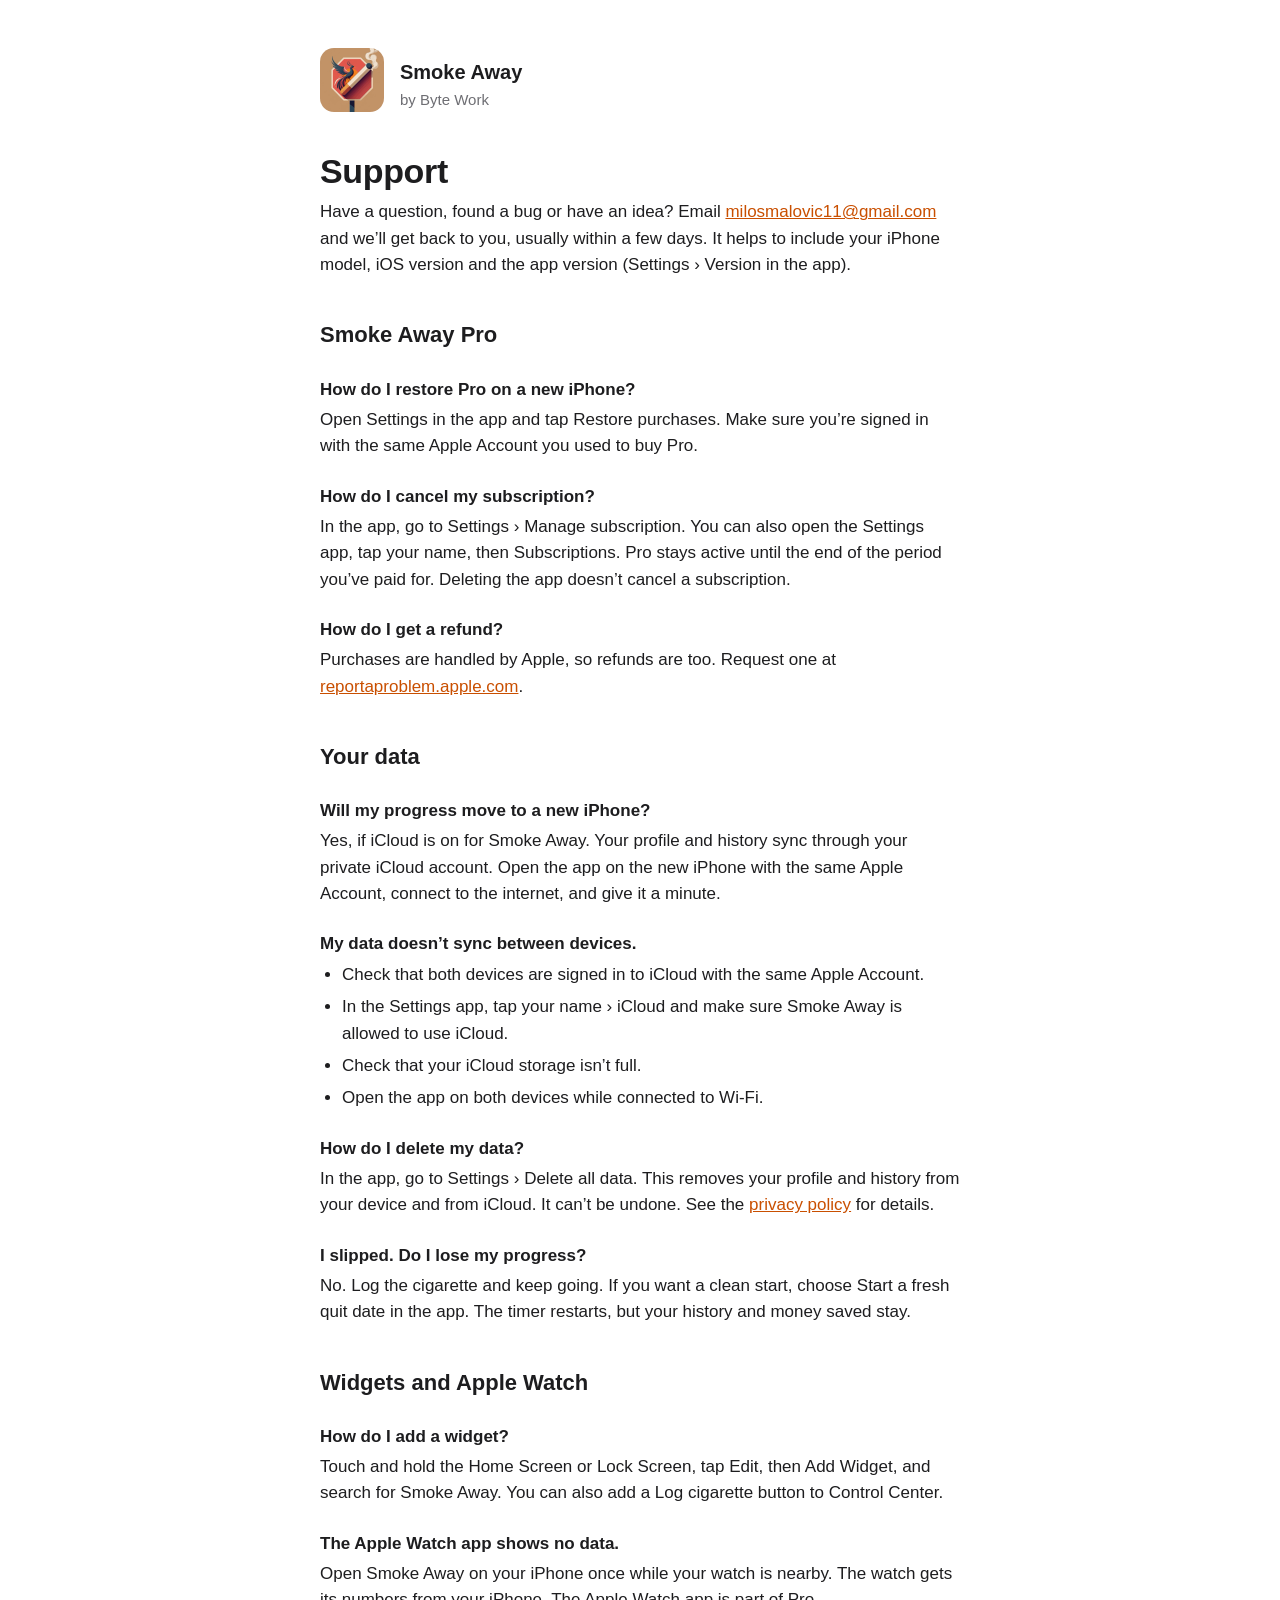
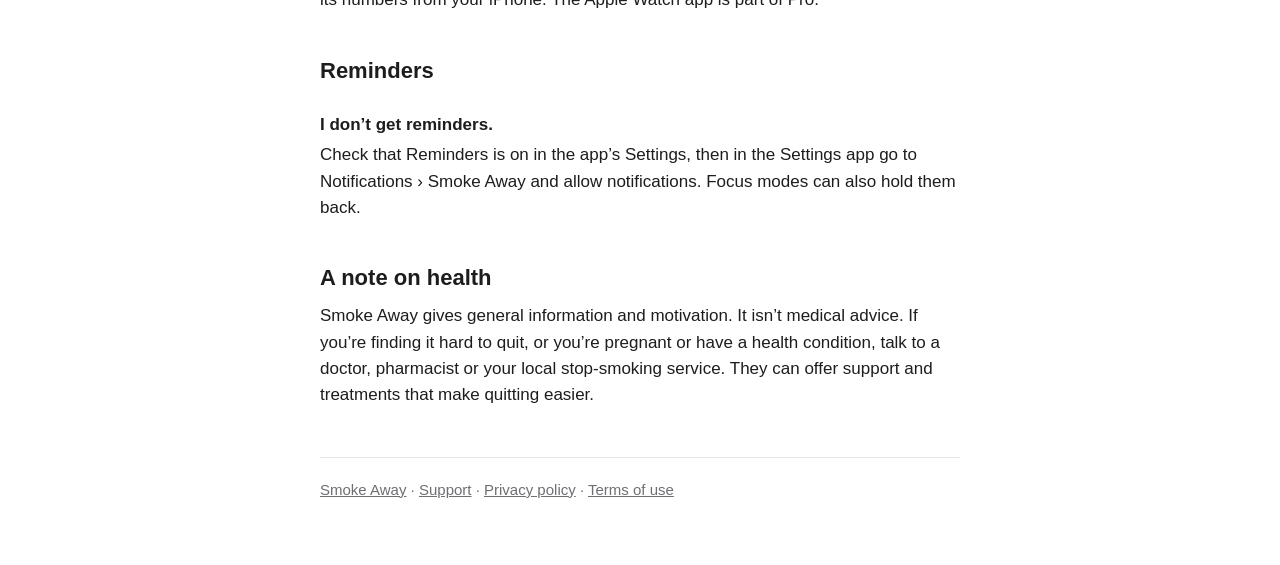
==== support.html @ ba97506b "Add missing privacy strings, privacy policy and support site - NSHealthUpdateUsageDescription: App S" ====
<!doctype html>
<html lang="en">
<head>
  <meta charset="utf-8">
  <meta name="viewport" content="width=device-width, initial-scale=1">
  <title>Support · Smoke Away</title>
  <meta name="description" content="Help with Smoke Away: purchases, iCloud sync, widgets, Apple Watch and your data.">
  <link rel="stylesheet" href="style.css">
</head>
<body>
<main>
  <header class="app">
    <a href="./"><img src="app-icon.jpg" alt=""></a>
    <a href="./"><div class="name">Smoke Away</div><div class="by">by Byte Work</div></a>
  </header>

  <h1>Support</h1>
  <p>Have a question, found a bug or have an idea? Email <a href="mailto:milosmalovic11@gmail.com?subject=Smoke%20Away">milosmalovic11@gmail.com</a> and we’ll get back to you, usually within a few days. It helps to include your iPhone model, iOS version and the app version (Settings › Version in the app).</p>

  <h2>Smoke Away Pro</h2>

  <h3>How do I restore Pro on a new iPhone?</h3>
  <p>Open Settings in the app and tap Restore purchases. Make sure you’re signed in with the same Apple Account you used to buy Pro.</p>

  <h3>How do I cancel my subscription?</h3>
  <p>In the app, go to Settings › Manage subscription. You can also open the Settings app, tap your name, then Subscriptions. Pro stays active until the end of the period you’ve paid for. Deleting the app doesn’t cancel a subscription.</p>

  <h3>How do I get a refund?</h3>
  <p>Purchases are handled by Apple, so refunds are too. Request one at <a href="https://reportaproblem.apple.com">reportaproblem.apple.com</a>.</p>

  <h2>Your data</h2>

  <h3>Will my progress move to a new iPhone?</h3>
  <p>Yes, if iCloud is on for Smoke Away. Your profile and history sync through your private iCloud account. Open the app on the new iPhone with the same Apple Account, connect to the internet, and give it a minute.</p>

  <h3>My data doesn’t sync between devices.</h3>
  <ul>
    <li>Check that both devices are signed in to iCloud with the same Apple Account.</li>
    <li>In the Settings app, tap your name › iCloud and make sure Smoke Away is allowed to use iCloud.</li>
    <li>Check that your iCloud storage isn’t full.</li>
    <li>Open the app on both devices while connected to Wi-Fi.</li>
  </ul>

  <h3>How do I delete my data?</h3>
  <p>In the app, go to Settings › Delete all data. This removes your profile and history from your device and from iCloud. It can’t be undone. See the <a href="privacy.html">privacy policy</a> for details.</p>

  <h3>I slipped. Do I lose my progress?</h3>
  <p>No. Log the cigarette and keep going. If you want a clean start, choose Start a fresh quit date in the app. The timer restarts, but your history and money saved stay.</p>

  <h2>Widgets and Apple Watch</h2>

  <h3>How do I add a widget?</h3>
  <p>Touch and hold the Home Screen or Lock Screen, tap Edit, then Add Widget, and search for Smoke Away. You can also add a Log cigarette button to Control Center.</p>

  <h3>The Apple Watch app shows no data.</h3>
  <p>Open Smoke Away on your iPhone once while your watch is nearby. The watch gets its numbers from your iPhone. The Apple Watch app is part of Pro.</p>

  <h2>Reminders</h2>

  <h3>I don’t get reminders.</h3>
  <p>Check that Reminders is on in the app’s Settings, then in the Settings app go to Notifications › Smoke Away and allow notifications. Focus modes can also hold them back.</p>

  <h2>A note on health</h2>
  <p>Smoke Away gives general information and motivation. It isn’t medical advice. If you’re finding it hard to quit, or you’re pregnant or have a health condition, talk to a doctor, pharmacist or your local stop-smoking service. They can offer support and treatments that make quitting easier.</p>

  <footer>
    <a href="./">Smoke Away</a> · <a href="support.html">Support</a> · <a href="privacy.html">Privacy policy</a> · <a href="https://www.apple.com/legal/internet-services/itunes/dev/stdeula/">Terms of use</a>
  </footer>
</main>
</body>
</html>
---- style.css ----
:root {
  --bg: #ffffff;
  --surface: #f5f5f7;
  --text: #1d1d1f;
  --muted: #6e6e73;
  --line: #e5e5ea;
  --accent: #c94f00;
  color-scheme: light dark;
}

@media (prefers-color-scheme: dark) {
  :root {
    --bg: #000000;
    --surface: #1c1c1e;
    --text: #f5f5f7;
    --muted: #98989d;
    --line: #2c2c2e;
    --accent: #ff8a3d;
  }
}

* { box-sizing: border-box; }

body {
  margin: 0;
  background: var(--bg);
  color: var(--text);
  font: 17px/1.55 -apple-system, BlinkMacSystemFont, "SF Pro Text", "Helvetica Neue", Arial, sans-serif;
  -webkit-text-size-adjust: 100%;
}

main {
  max-width: 680px;
  margin: 0 auto;
  padding: 48px 20px 64px;
}

header.app {
  display: flex;
  align-items: center;
  gap: 16px;
  margin-bottom: 32px;
}

header.app img {
  width: 64px;
  height: 64px;
  border-radius: 14px;
}

header.app a { color: inherit; text-decoration: none; }
header.app .name { font-size: 20px; font-weight: 600; }
header.app .by { color: var(--muted); font-size: 15px; }

h1 { font-size: 34px; line-height: 1.15; margin: 0 0 8px; letter-spacing: -0.01em; }
h2 { font-size: 22px; margin: 40px 0 8px; }
h3 { font-size: 17px; margin: 24px 0 4px; }

p, ul { margin: 0 0 14px; }
ul { padding-left: 22px; }
li { margin-bottom: 6px; }

a { color: var(--accent); }

.updated { color: var(--muted); margin-bottom: 28px; }

.summary {
  background: var(--surface);
  border-radius: 16px;
  padding: 20px 22px;
  margin: 24px 0 8px;
}

.summary ul { margin: 0; }

.links {
  display: grid;
  gap: 12px;
  margin: 28px 0;
  padding: 0;
  list-style: none;
}

.links a {
  display: block;
  background: var(--surface);
  border-radius: 14px;
  padding: 16px 18px;
  color: var(--text);
  text-decoration: none;
  font-weight: 600;
}

.links a span { display: block; color: var(--muted); font-weight: 400; font-size: 15px; }

footer {
  border-top: 1px solid var(--line);
  margin-top: 48px;
  padding-top: 20px;
  color: var(--muted);
  font-size: 15px;
}

footer a { color: var(--muted); }
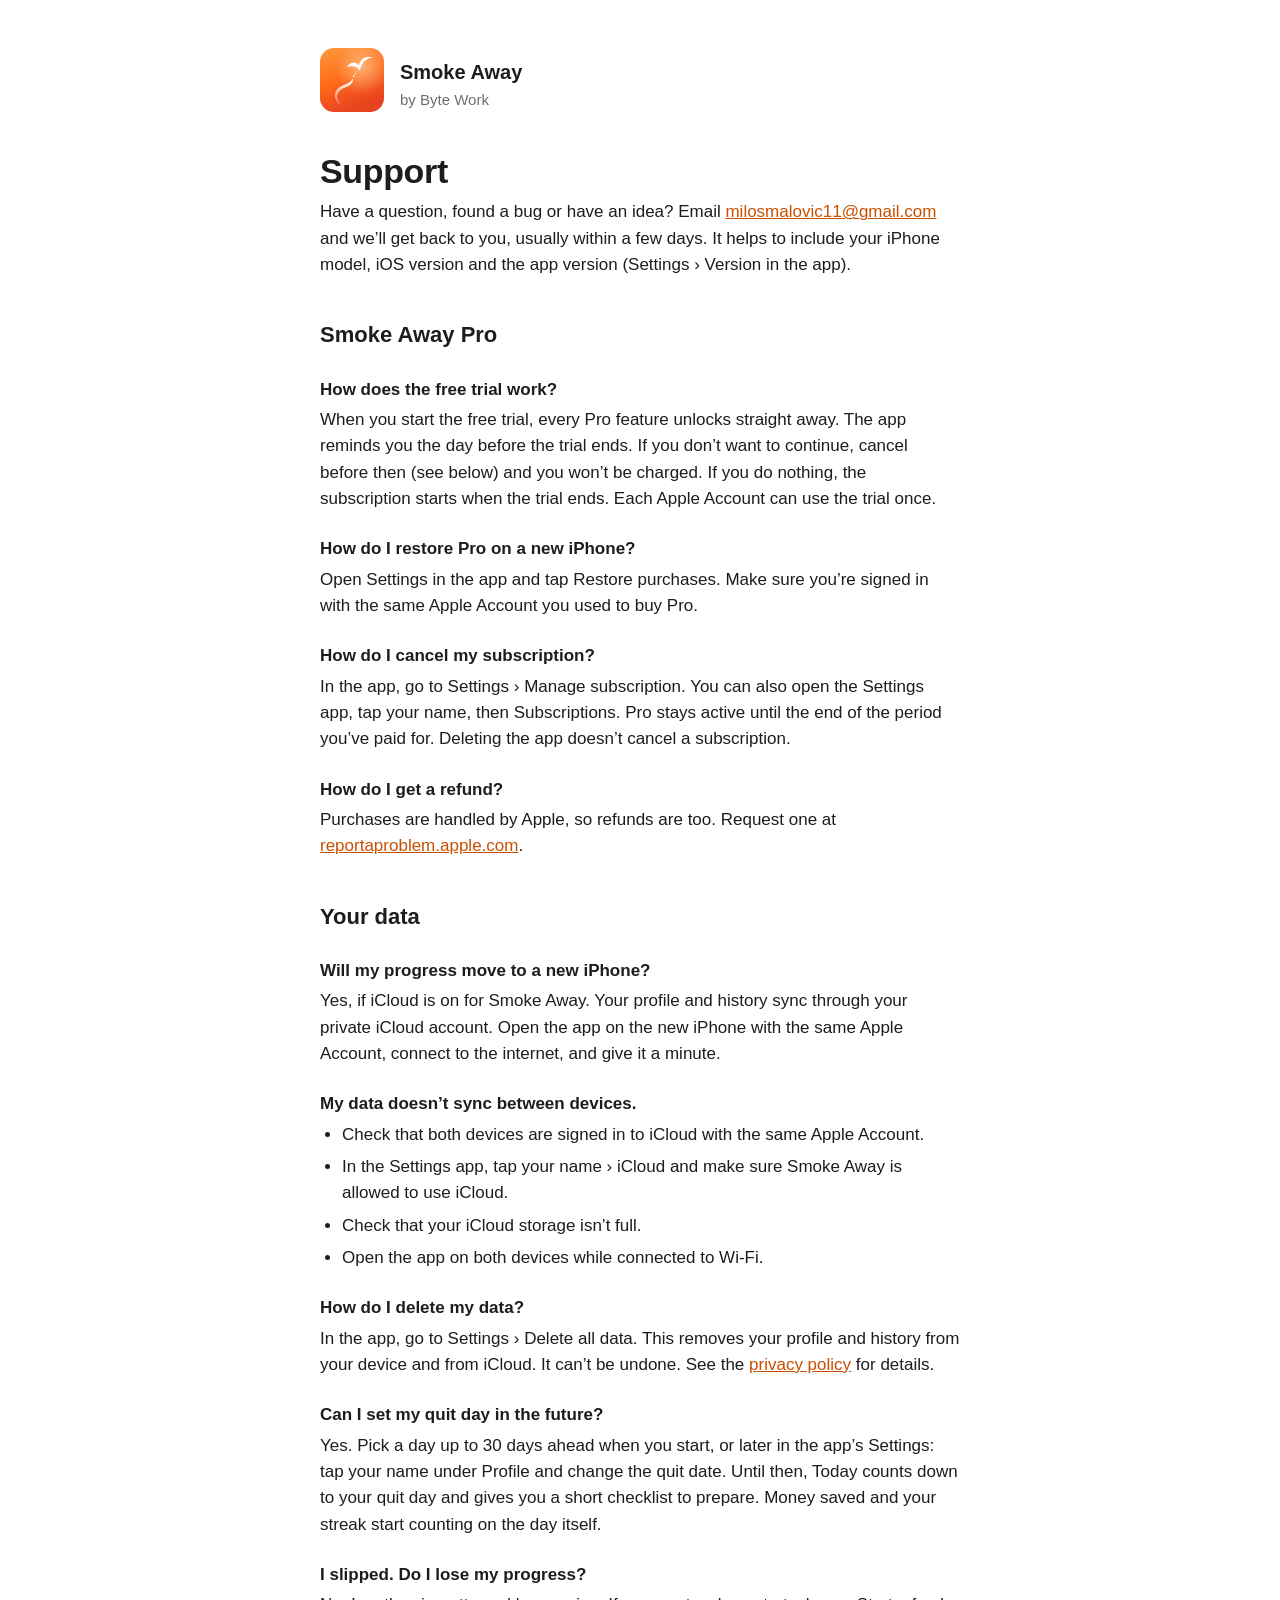
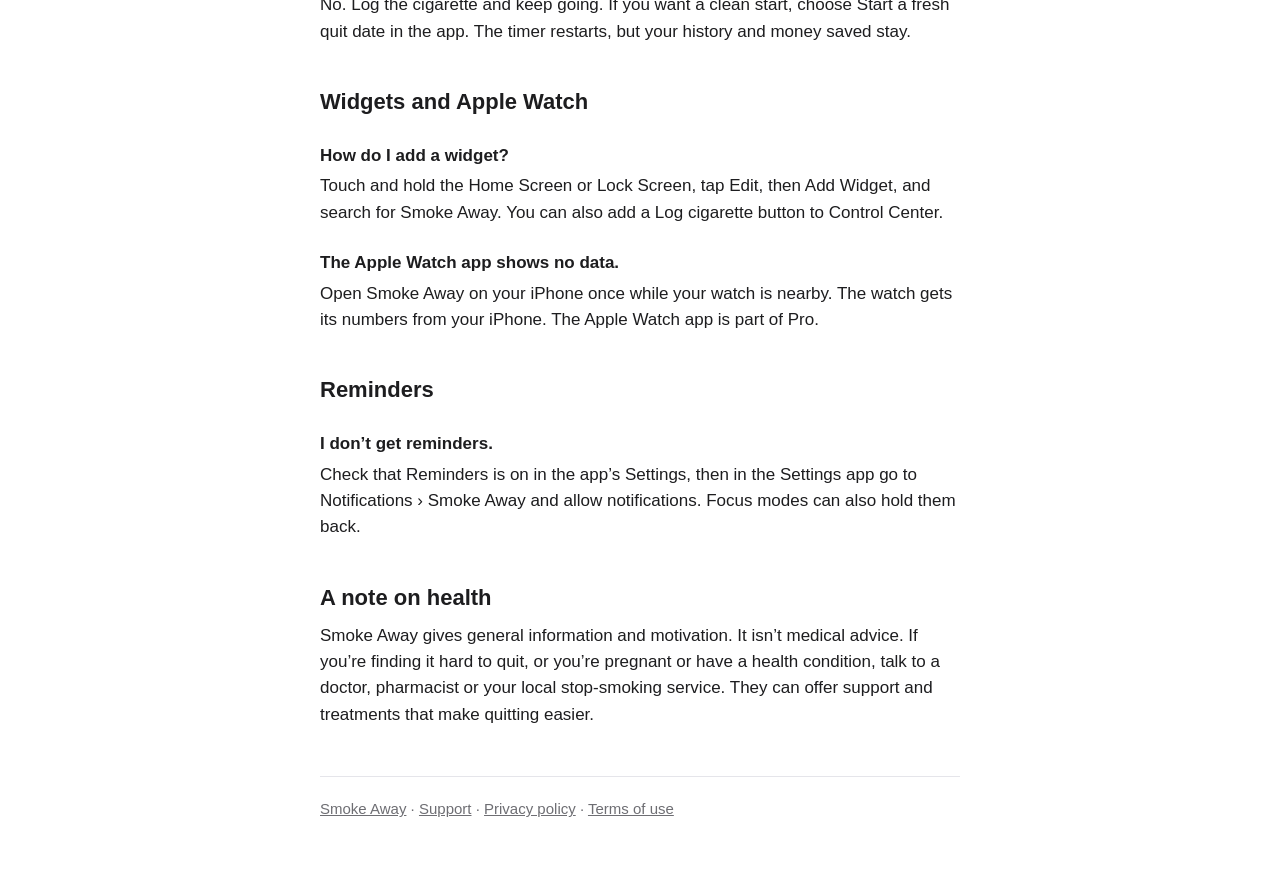
==== commit d3ba1a4b: "Update site for 2.1 and write What's New - New icon on the site. - Privacy policy lists the onboardi" ====
--- a/support.html
+++ b/support.html
@@ -18,6 +18,9 @@
   <p>Have a question, found a bug or have an idea? Email <a href="mailto:milosmalovic11@gmail.com?subject=Smoke%20Away">milosmalovic11@gmail.com</a> and we’ll get back to you, usually within a few days. It helps to include your iPhone model, iOS version and the app version (Settings › Version in the app).</p>
 
   <h2>Smoke Away Pro</h2>
+
+  <h3>How does the free trial work?</h3>
+  <p>When you start the free trial, every Pro feature unlocks straight away. The app reminds you the day before the trial ends. If you don’t want to continue, cancel before then (see below) and you won’t be charged. If you do nothing, the subscription starts when the trial ends. Each Apple Account can use the trial once.</p>
 
   <h3>How do I restore Pro on a new iPhone?</h3>
   <p>Open Settings in the app and tap Restore purchases. Make sure you’re signed in with the same Apple Account you used to buy Pro.</p>
@@ -44,6 +47,9 @@
   <h3>How do I delete my data?</h3>
   <p>In the app, go to Settings › Delete all data. This removes your profile and history from your device and from iCloud. It can’t be undone. See the <a href="privacy.html">privacy policy</a> for details.</p>
 
+  <h3>Can I set my quit day in the future?</h3>
+  <p>Yes. Pick a day up to 30 days ahead when you start, or later in the app’s Settings: tap your name under Profile and change the quit date. Until then, Today counts down to your quit day and gives you a short checklist to prepare. Money saved and your streak start counting on the day itself.</p>
+
   <h3>I slipped. Do I lose my progress?</h3>
   <p>No. Log the cigarette and keep going. If you want a clean start, choose Start a fresh quit date in the app. The timer restarts, but your history and money saved stay.</p>
 
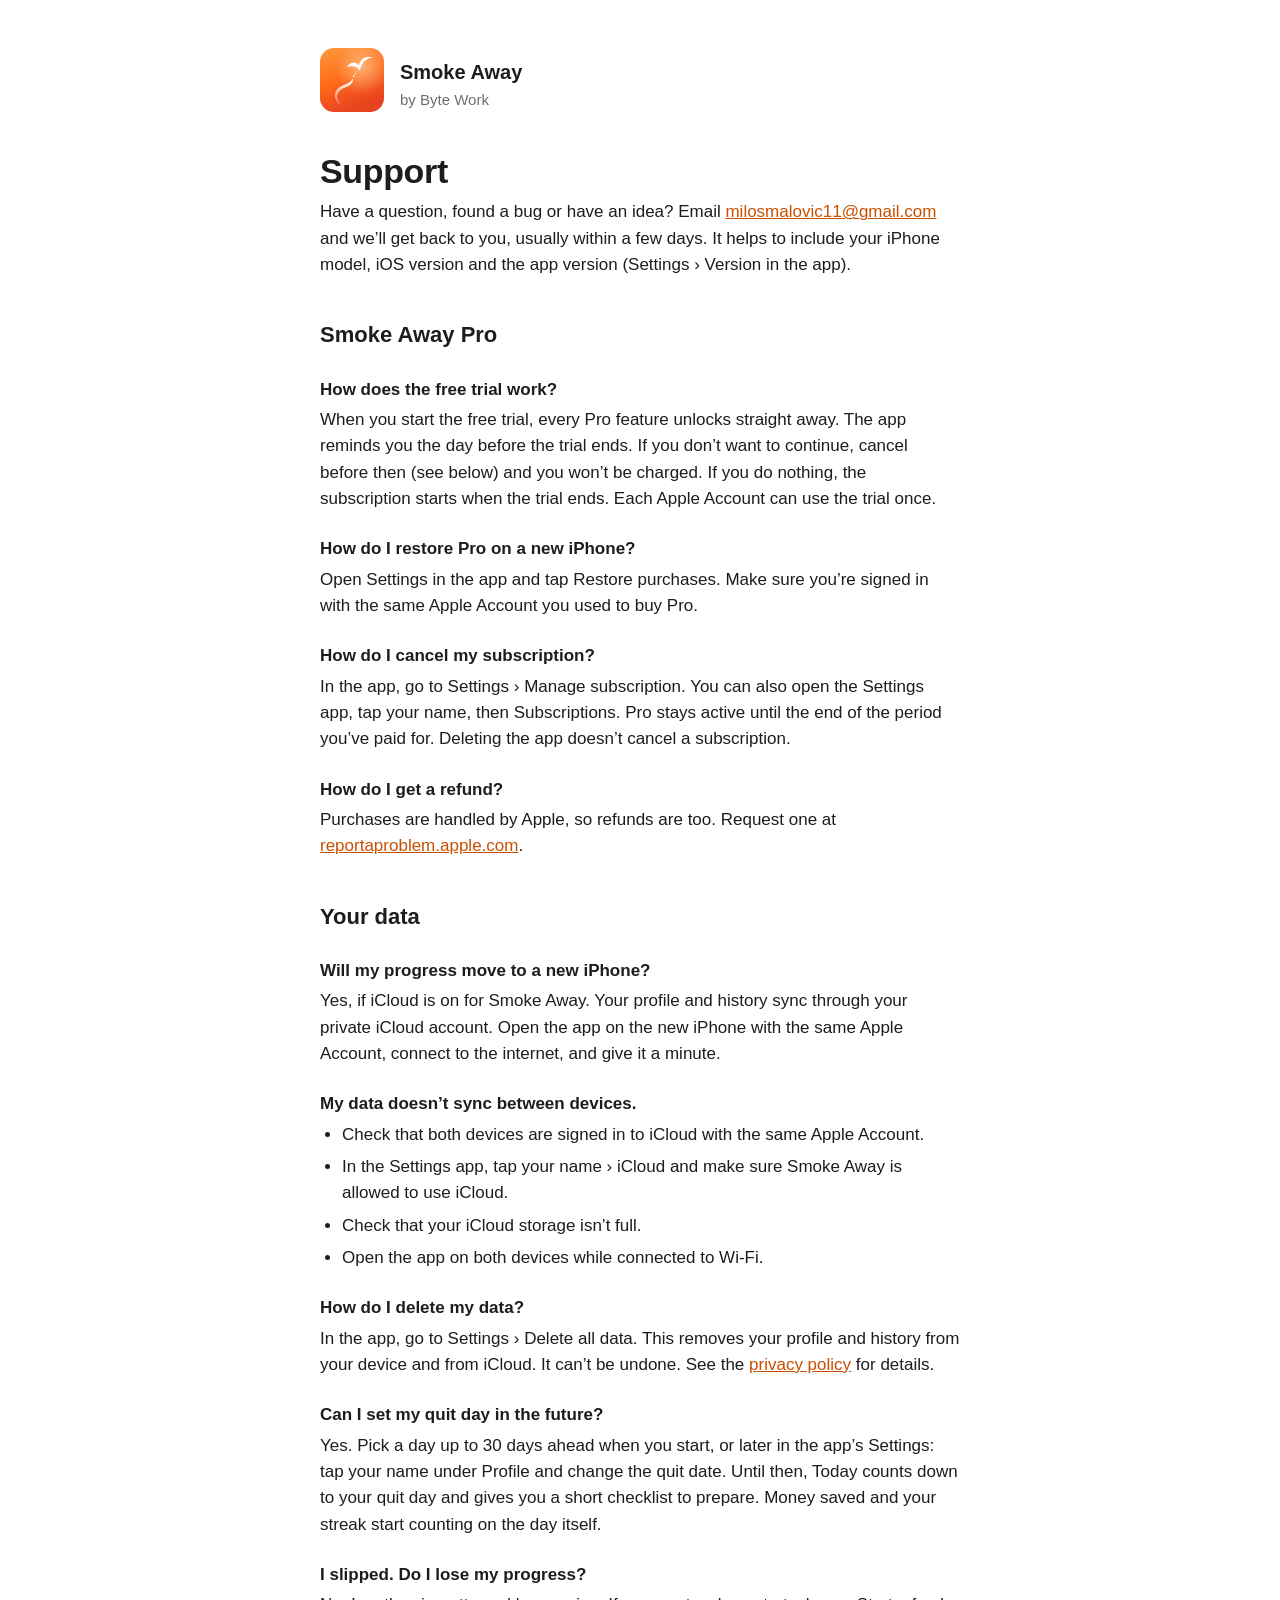
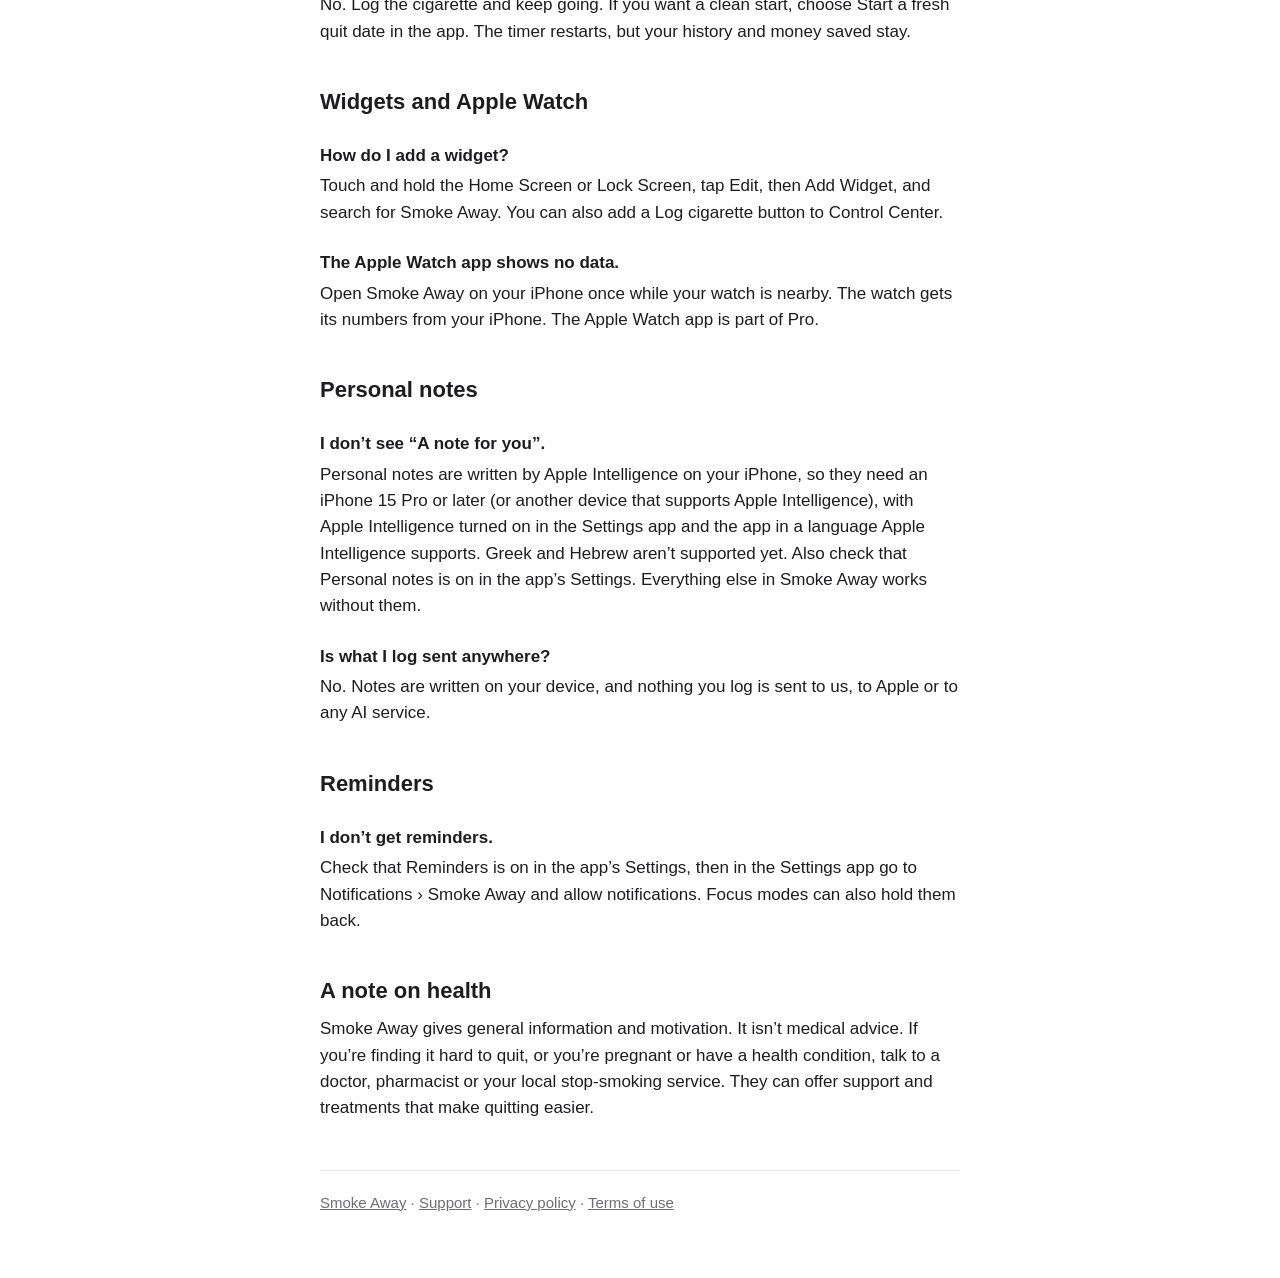
==== commit 20885bf9: "Add personal notes written by Apple Intelligence (2.5) Uses Apple's on-device Foundation Models fram" ====
--- a/support.html
+++ b/support.html
@@ -61,6 +61,14 @@
   <h3>The Apple Watch app shows no data.</h3>
   <p>Open Smoke Away on your iPhone once while your watch is nearby. The watch gets its numbers from your iPhone. The Apple Watch app is part of Pro.</p>
 
+  <h2>Personal notes</h2>
+
+  <h3>I don’t see “A note for you”.</h3>
+  <p>Personal notes are written by Apple Intelligence on your iPhone, so they need an iPhone 15 Pro or later (or another device that supports Apple Intelligence), with Apple Intelligence turned on in the Settings app and the app in a language Apple Intelligence supports. Greek and Hebrew aren’t supported yet. Also check that Personal notes is on in the app’s Settings. Everything else in Smoke Away works without them.</p>
+
+  <h3>Is what I log sent anywhere?</h3>
+  <p>No. Notes are written on your device, and nothing you log is sent to us, to Apple or to any AI service.</p>
+
   <h2>Reminders</h2>
 
   <h3>I don’t get reminders.</h3>
